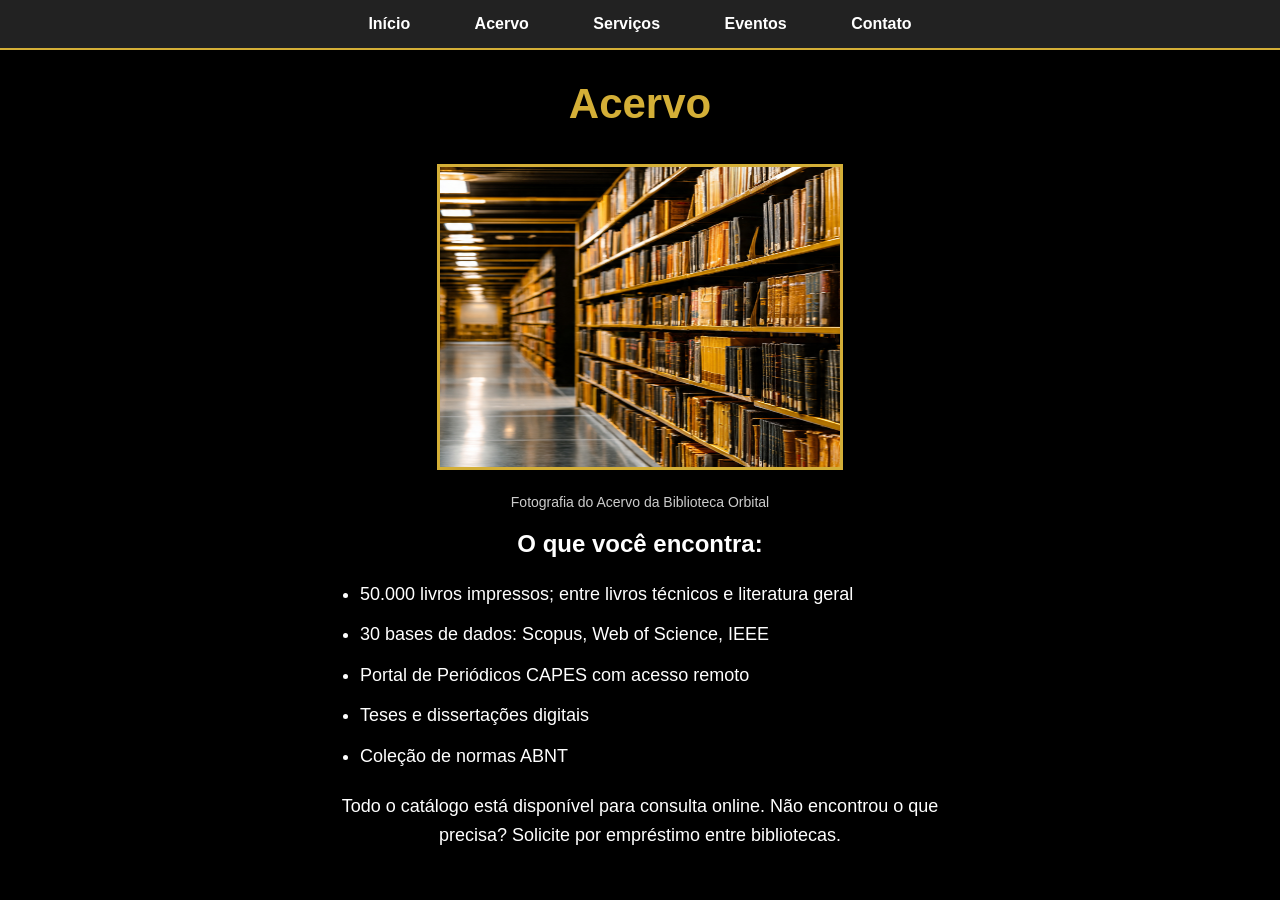
==== acervo.html @ cd9b3c74 "Versão Inicial" ====
<!DOCTYPE html>
<html  lang="pt-BR">
<head>
    <meta  charset= "UTF-8">
	
    <title>Biblioteca Orbital - Acervo</title>
    <style>
	    body {
		background: #000;
		color: #FFF; 
		font-family:Arial, sans-serif;
		margin: 0; 
		text-align: center;
	}
	h1 {
		color: #D4AF37;
		font-size: 42px;
		margin: 30px 0 10px 0;
	} 
		img {
		width: 80%; 
		max-width: 400px;
		border: 3px solid #D4AF37; 
		margin: 20px 0;
	}
	figcaption {
	    color: #cccccc;
		font-size: 14px;
		margin-bottom: 20px;
	}
	.menu{ 
	background: #222; 
	padding:  15px; 
	border-bottom: 2px solid  #D4AF37;
	} 
	
    .menu a {
		color: #FFF;
		text-decoration: none;
		margin: 0 8px;
		padding: 10px 22px; 
		font-weight: bold;
		font-size: 16px;
        border-radius: 5px;
		
	}	
	.menu a:hover { 
	   background: #000;
	   color: #D4AF37;
	}   
	.menu a ativo {
       background: #000;
	   color: #FFF;
	}   
    p  { 
		font-size: 18px;
		max-width: 600px; 
		margin: 20px auto; 
		padding: 0 20px; 
		line-height: 1.6;
	}
	
    ul { 
	    max-width: 600px;
	    margin: 20px auto; 
	    text-align: left; 
	    font-size: 18px;
	    line-height: 1.8;
	}
	    ul{
		max-width: 600px;
	    margin: 20px auto; 
	    text-align: left; 
	    font-size: 18px;
	    line-height: 1.8;
	   
	}
	
	li {
	    margin: 8px 0;
	}	
	
    table {
        width: 90%;
        max-width: 800px;
        margin: 30px auto;
        border-collapse: collapse;
        font-size: 16px;
    }
    
    th, td {
        border: 1px solid #D4AF37;
        padding: 12px;
        text-align: left;
    }
    
    th {
        background: #D4AF37;
        color: #000;
    }
    
    tr:nth-child(even) {
        background: #111;
    }
    
    .disponivel { color: #4CAF50; font-weight: bold; }
    .emprestado { color: #F44336; font-weight: bold; }
    
    @media (max-width: 480px) {
        h1 { font-size: 32px; }
        .menu a {
		margin: 5px 4px;
		padding: 8px 16px;
		font-size:14px;
	}	
        table { font-size: 14px; }
        th, td { padding: 8px 4px; }
    }
</style>
			
</head>
<body>
    <div class="menu">
        <a href="home.html">Início</a>
        <a href="acervo.html">Acervo</a>
        <a href="servicos.html">Serviços</a>
        <a href="eventos.html">Eventos</a>
        <a href="contato.html">Contato</a>
	</div>	

        
    <div class="conteúdo">
        <h1>Acervo</h1>
		
	<figure>
        <img src="img/acervo.jpg" alt="Estantes de livros do acervo"width="250" height="300" >
        <figcaption>Fotografia do Acervo da Biblioteca Orbital </figcaption>
	</figure>
		
	</div>	
		
        <h2>O que você encontra:</h2>
        <ul>
            <li>50.000 livros impressos; entre livros técnicos e literatura geral</li>
            <li>30 bases de dados: Scopus, Web of Science, IEEE</li>
            <li>Portal de Periódicos CAPES com acesso remoto</li>
            <li>Teses e dissertações digitais</li>
            <li>Coleção de normas ABNT</li>
        </ul>
        <p>Todo o catálogo está disponível para consulta online. Não encontrou o que precisa? Solicite por empréstimo entre bibliotecas.</p>
    
</body>
</html>
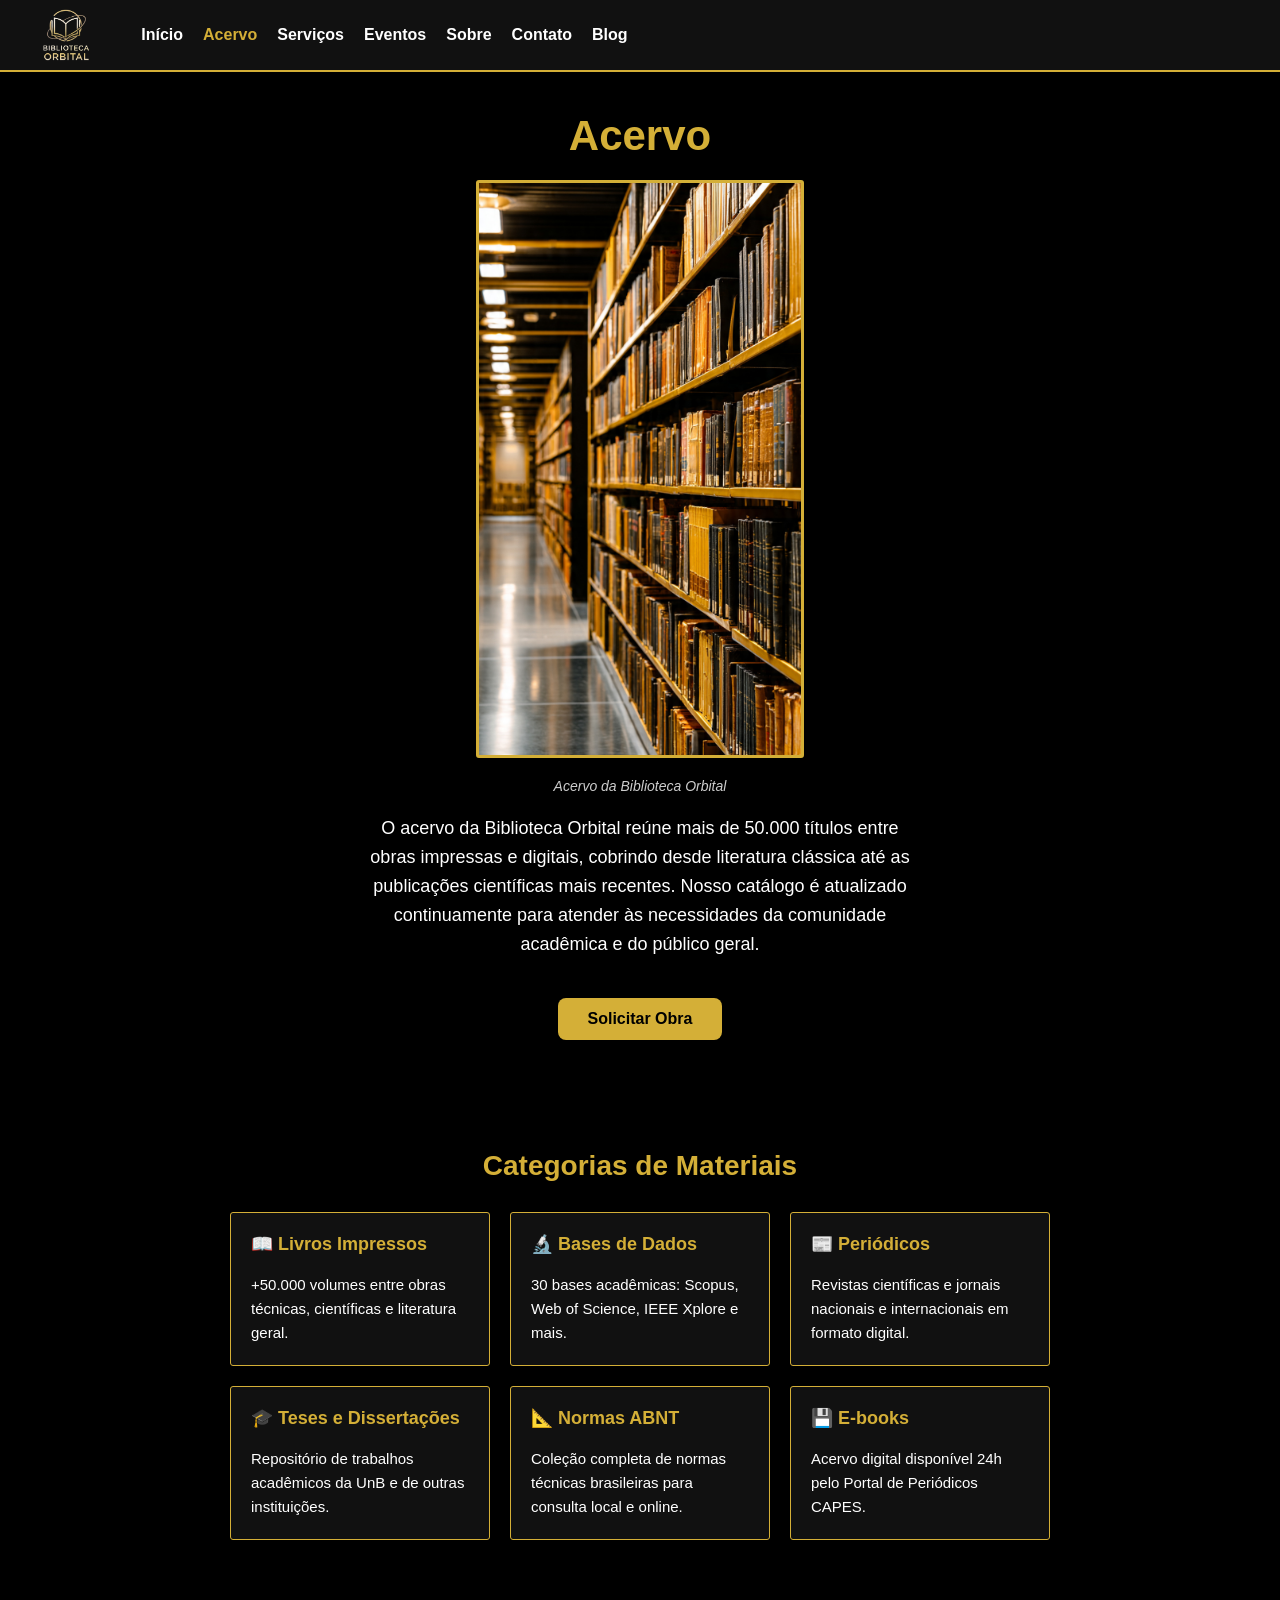
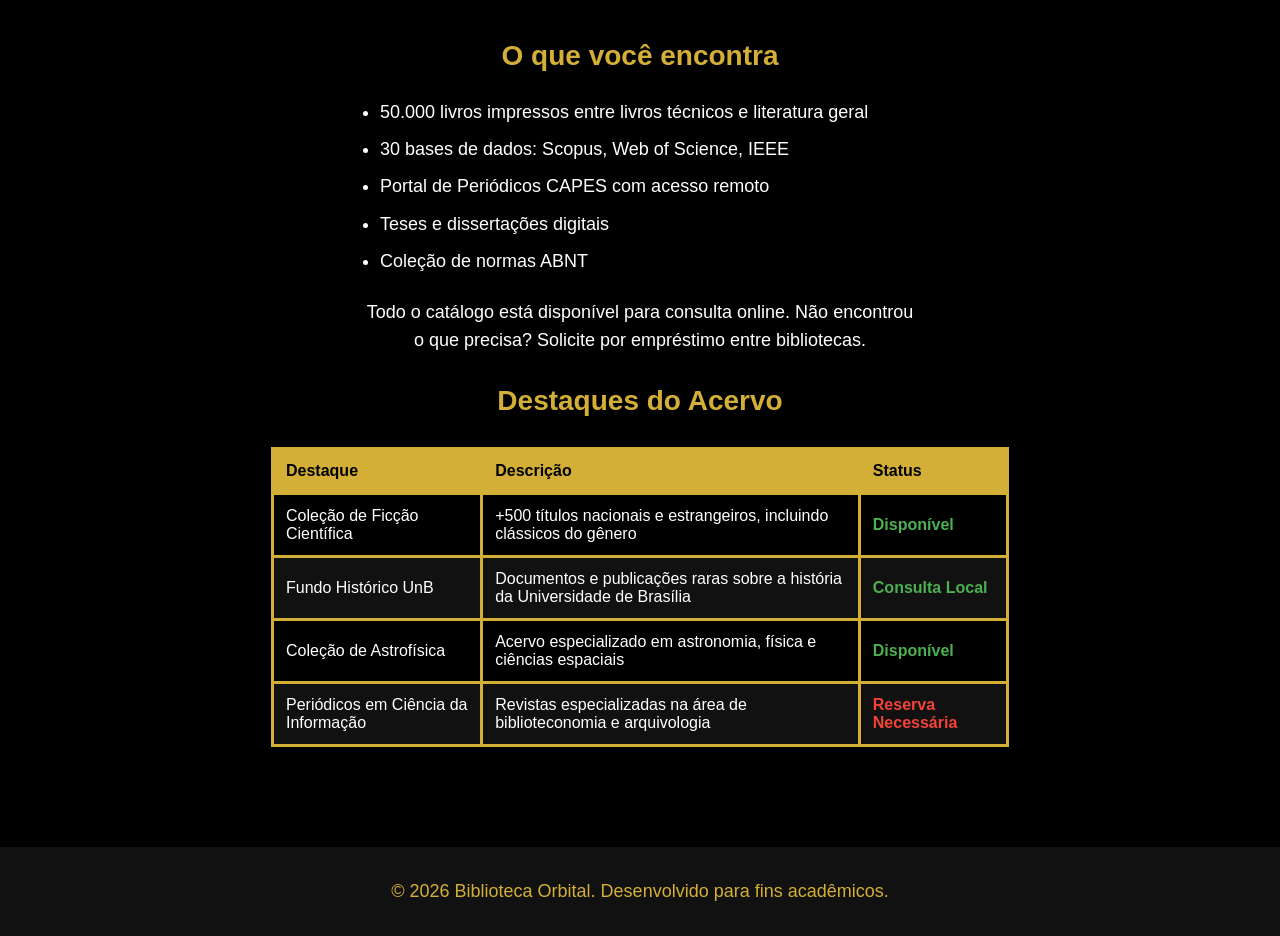
==== commit b7eda984: "Versão final do projeto" ====
--- a/acervo.html
+++ b/acervo.html
@@ -1,154 +1,128 @@
 <!DOCTYPE html>
-<html  lang="pt-BR">
+<html lang="pt-BR">
 <head>
-    <meta  charset= "UTF-8">
-	
+    <meta charset="UTF-8">
+    <meta name="viewport" content="width=device-width, initial-scale=1.0">
     <title>Biblioteca Orbital - Acervo</title>
-    <style>
-	    body {
-		background: #000;
-		color: #FFF; 
-		font-family:Arial, sans-serif;
-		margin: 0; 
-		text-align: center;
-	}
-	h1 {
-		color: #D4AF37;
-		font-size: 42px;
-		margin: 30px 0 10px 0;
-	} 
-		img {
-		width: 80%; 
-		max-width: 400px;
-		border: 3px solid #D4AF37; 
-		margin: 20px 0;
-	}
-	figcaption {
-	    color: #cccccc;
-		font-size: 14px;
-		margin-bottom: 20px;
-	}
-	.menu{ 
-	background: #222; 
-	padding:  15px; 
-	border-bottom: 2px solid  #D4AF37;
-	} 
-	
-    .menu a {
-		color: #FFF;
-		text-decoration: none;
-		margin: 0 8px;
-		padding: 10px 22px; 
-		font-weight: bold;
-		font-size: 16px;
-        border-radius: 5px;
-		
-	}	
-	.menu a:hover { 
-	   background: #000;
-	   color: #D4AF37;
-	}   
-	.menu a ativo {
-       background: #000;
-	   color: #FFF;
-	}   
-    p  { 
-		font-size: 18px;
-		max-width: 600px; 
-		margin: 20px auto; 
-		padding: 0 20px; 
-		line-height: 1.6;
-	}
-	
-    ul { 
-	    max-width: 600px;
-	    margin: 20px auto; 
-	    text-align: left; 
-	    font-size: 18px;
-	    line-height: 1.8;
-	}
-	    ul{
-		max-width: 600px;
-	    margin: 20px auto; 
-	    text-align: left; 
-	    font-size: 18px;
-	    line-height: 1.8;
-	   
-	}
-	
-	li {
-	    margin: 8px 0;
-	}	
-	
-    table {
-        width: 90%;
-        max-width: 800px;
-        margin: 30px auto;
-        border-collapse: collapse;
-        font-size: 16px;
-    }
-    
-    th, td {
-        border: 1px solid #D4AF37;
-        padding: 12px;
-        text-align: left;
-    }
-    
-    th {
-        background: #D4AF37;
-        color: #000;
-    }
-    
-    tr:nth-child(even) {
-        background: #111;
-    }
-    
-    .disponivel { color: #4CAF50; font-weight: bold; }
-    .emprestado { color: #F44336; font-weight: bold; }
-    
-    @media (max-width: 480px) {
-        h1 { font-size: 32px; }
-        .menu a {
-		margin: 5px 4px;
-		padding: 8px 16px;
-		font-size:14px;
-	}	
-        table { font-size: 14px; }
-        th, td { padding: 8px 4px; }
-    }
-</style>
-			
+    <link rel="stylesheet" href="css/style.css">
 </head>
 <body>
-    <div class="menu">
-        <a href="home.html">Início</a>
-        <a href="acervo.html">Acervo</a>
-        <a href="servicos.html">Serviços</a>
-        <a href="eventos.html">Eventos</a>
-        <a href="contato.html">Contato</a>
-	</div>	
 
-        
-    <div class="conteúdo">
-        <h1>Acervo</h1>
-		
-	<figure>
-        <img src="img/acervo.jpg" alt="Estantes de livros do acervo"width="250" height="300" >
-        <figcaption>Fotografia do Acervo da Biblioteca Orbital </figcaption>
-	</figure>
-		
-	</div>	
-		
-        <h2>O que você encontra:</h2>
-        <ul>
-            <li>50.000 livros impressos; entre livros técnicos e literatura geral</li>
-            <li>30 bases de dados: Scopus, Web of Science, IEEE</li>
-            <li>Portal de Periódicos CAPES com acesso remoto</li>
-            <li>Teses e dissertações digitais</li>
-            <li>Coleção de normas ABNT</li>
-        </ul>
-        <p>Todo o catálogo está disponível para consulta online. Não encontrou o que precisa? Solicite por empréstimo entre bibliotecas.</p>
-    
+    <header>
+        <a href="index.html" class="logo-link">
+            <img src="img/logo-orbital.png" alt="Logo Biblioteca Orbital">
+        </a>
+        <nav>
+            <ul>
+                <li><a href="index.html">Início</a></li>
+                <li><a href="acervo.html" class="ativo">Acervo</a></li>
+                <li><a href="servicos.html">Serviços</a></li>
+                <li><a href="eventos.html">Eventos</a></li>
+                <li><a href="sobre.html">Sobre</a></li>
+                <li><a href="contato.html">Contato</a></li>
+                <li><a href="index-blog.html">Blog</a></li>
+            </ul>
+        </nav>
+    </header>
+
+    <main>
+        <section class="conteudo">
+            <h1>Acervo</h1>
+
+            <!-- Imagem do acervo -->
+            <figure>
+                <img src="img/acervo.jpg" alt="Estantes de livros do acervo da Biblioteca Orbital">
+                <figcaption>Acervo da Biblioteca Orbital</figcaption>
+            </figure>
+
+            <!-- Descrição do acervo -->
+            <p>O acervo da Biblioteca Orbital reúne mais de 50.000 títulos entre obras impressas e digitais, cobrindo desde literatura clássica até as publicações científicas mais recentes. Nosso catálogo é atualizado continuamente para atender às necessidades da comunidade acadêmica e do público geral.</p>
+
+            <a href="contato.html" class="btn">Solicitar Obra</a>
+        </section>
+
+        <!-- Categorias de materiais -->
+        <section class="conteudo">
+            <h2>Categorias de Materiais</h2>
+            <div class="acervo-cards">
+                <div class="acervo-card">
+                    <h3>📖 Livros Impressos</h3>
+                    <p>+50.000 volumes entre obras técnicas, científicas e literatura geral.</p>
+                </div>
+                <div class="acervo-card">
+                    <h3>🔬 Bases de Dados</h3>
+                    <p>30 bases acadêmicas: Scopus, Web of Science, IEEE Xplore e mais.</p>
+                </div>
+                <div class="acervo-card">
+                    <h3>📰 Periódicos</h3>
+                    <p>Revistas científicas e jornais nacionais e internacionais em formato digital.</p>
+                </div>
+                <div class="acervo-card">
+                    <h3>🎓 Teses e Dissertações</h3>
+                    <p>Repositório de trabalhos acadêmicos da UnB e de outras instituições.</p>
+                </div>
+                <div class="acervo-card">
+                    <h3>📐 Normas ABNT</h3>
+                    <p>Coleção completa de normas técnicas brasileiras para consulta local e online.</p>
+                </div>
+                <div class="acervo-card">
+                    <h3>💾 E-books</h3>
+                    <p>Acervo digital disponível 24h pelo Portal de Periódicos CAPES.</p>
+                </div>
+            </div>
+        </section>
+
+        <!-- O que você encontra -->
+        <section class="conteudo">
+            <h2>O que você encontra</h2>
+            <ul>
+                <li>50.000 livros impressos entre livros técnicos e literatura geral</li>
+                <li>30 bases de dados: Scopus, Web of Science, IEEE</li>
+                <li>Portal de Periódicos CAPES com acesso remoto</li>
+                <li>Teses e dissertações digitais</li>
+                <li>Coleção de normas ABNT</li>
+            </ul>
+            <p>Todo o catálogo está disponível para consulta online. Não encontrou o que precisa? Solicite por empréstimo entre bibliotecas.</p>
+
+            <!-- Destaques do acervo -->
+            <h2>Destaques do Acervo</h2>
+            <table>
+                <thead>
+                    <tr>
+                        <th>Destaque</th>
+                        <th>Descrição</th>
+                        <th>Status</th>
+                    </tr>
+                </thead>
+                <tbody>
+                    <tr>
+                        <td>Coleção de Ficção Científica</td>
+                        <td>+500 títulos nacionais e estrangeiros, incluindo clássicos do gênero</td>
+                        <td class="disponivel">Disponível</td>
+                    </tr>
+                    <tr>
+                        <td>Fundo Histórico UnB</td>
+                        <td>Documentos e publicações raras sobre a história da Universidade de Brasília</td>
+                        <td class="disponivel">Consulta Local</td>
+                    </tr>
+                    <tr>
+                        <td>Coleção de Astrofísica</td>
+                        <td>Acervo especializado em astronomia, física e ciências espaciais</td>
+                        <td class="disponivel">Disponível</td>
+                    </tr>
+                    <tr>
+                        <td>Periódicos em Ciência da Informação</td>
+                        <td>Revistas especializadas na área de biblioteconomia e arquivologia</td>
+                        <td class="emprestado">Reserva Necessária</td>
+                    </tr>
+                </tbody>
+            </table>
+        </section>
+    </main>
+
+    <footer>
+        <p>&copy; 2026 Biblioteca Orbital. Desenvolvido para fins acadêmicos.</p>
+    </footer>
+
 </body>
 </html>
-
--- a/css/style.css
+++ b/css/style.css
@@ -0,0 +1,700 @@
+* {
+    box-sizing: border-box;
+}
+
+:root {
+    --preto: #000;
+    --preto-claro: #111;
+    --cinza: #E5E7EB;
+    --cinza-suave: #cccccc;
+    --dourado: #D4AF37;
+}
+
+body {
+    background: var(--preto);
+    color: #FFF;
+    font-family: Arial, sans-serif;
+    margin: 0;
+    padding: 0;
+    text-align: center;
+    min-height: 100vh;
+    display: flex;
+    flex-direction: column;
+}
+
+main {
+    flex: 1;
+}
+
+h1 {
+    color: var(--dourado);
+    font-size: 42px;
+    margin: 20px 0 10px 0;
+}
+
+h2,
+h3 {
+    color: var(--dourado);
+    font-size: 28px;
+    margin-top: 30px;
+}
+
+figure {
+    margin: 20px auto;
+    text-align: center;
+}
+
+img {
+    width: 40%;
+    border: 3px solid var(--dourado);
+    margin: 0 auto 20px auto;
+    border-radius: 3px;
+    display: block;
+}
+
+figcaption {
+    color: var(--cinza-suave);
+    font-size: 14px;
+    margin-bottom: 20px;
+    font-style: italic;
+}
+
+header {
+    background: var(--preto-claro);
+    border-bottom: 2px solid var(--dourado);
+    display: flex;
+    align-items: center;
+    padding: 0 20px;
+    position: sticky;
+    top: 0;
+    z-index: 100;
+    gap: 20px;
+}
+
+header .logo-link {
+    display: flex;
+    align-items: center;
+    flex-shrink: 0;
+    text-decoration: none;
+}
+
+header .logo-link img {
+    height: 60px;
+    width: auto;
+    max-width: none;
+    border: none;
+    border-radius: 0;
+    margin: 5px 0;
+}
+
+nav ul {
+    display: flex;
+    list-style: none;
+    margin: 0;
+    padding: 0;
+    flex-wrap: wrap;
+}
+
+nav ul li a {
+    color: #FFF;
+    text-decoration: none;
+    padding: 15px 10px;
+    font-weight: bold;
+    font-size: 16px;
+    display: inline-block;
+    transition: all 0.2s ease;
+}
+
+nav ul li a:hover,
+nav ul li a.ativo,
+nav ul li a.active {
+    color: var(--dourado);
+}
+
+p {
+    font-size: 18px;
+    max-width: 600px;
+    margin: 20px auto;
+    padding: 0 20px;
+    line-height: 1.6;
+}
+
+ul,
+ol {
+    max-width: 600px;
+    margin: 20px auto;
+    text-align: left;
+    font-size: 18px;
+    line-height: 1.8;
+}
+
+li {
+    margin: 5px 0;
+}
+
+table {
+    width: 90%;
+    max-width: 800px;
+    margin: 30px auto;
+    border-collapse: collapse;
+    font-size: 16px;
+}
+
+th,
+td {
+    border: 3px solid var(--dourado);
+    padding: 12px;
+    text-align: left;
+}
+
+th {
+    background: var(--dourado);
+    color: #000;
+}
+
+tr:nth-child(even) {
+    background: var(--preto-claro);
+}
+
+.disponivel {
+    color: #4CAF50;
+    font-weight: bold;
+}
+
+.emprestado {
+    color: #F44336;
+    font-weight: bold;
+}
+
+.btn {
+    display: inline-block;
+    background: var(--dourado);
+    color: #000;
+    padding: 12px 30px;
+    text-decoration: none;
+    font-weight: bold;
+    border-radius: 8px;
+    margin: 20px 0 40px 0;
+    transition: filter 0.2s;
+}
+
+.btn:hover {
+    filter: brightness(1.1);
+}
+
+.conteudo,
+.conteúdo,
+.texto {
+    padding: 20px;
+    max-width: 860px;
+    margin: 0 auto;
+    text-align: center;
+}
+
+.texto {
+    text-align: left;
+}
+
+.texto p {
+    text-align: left;
+}
+
+.hero-busca {
+    min-height: 58vh;
+    display: flex;
+    align-items: center;
+    justify-content: center;
+    text-align: center;
+    padding: 4rem 1rem;
+    background:
+        linear-gradient(rgba(0, 0, 0, 0.78), rgba(0, 0, 0, 0.9)),
+        radial-gradient(circle at top, rgba(212, 175, 55, 0.22), transparent 45%);
+    border-bottom: 2px solid var(--dourado);
+}
+
+.hero-conteudo {
+    width: 100%;
+    max-width: 1100px;
+}
+
+.hero-conteudo h1 {
+    font-size: clamp(2.2rem, 5vw, 3.8rem);
+    color: var(--dourado);
+    margin-bottom: 1rem;
+}
+
+.hero-conteudo p {
+    max-width: 760px;
+    font-size: 1.1rem;
+    margin-bottom: 2rem;
+    color: var(--cinza);
+}
+
+.busca-avancada {
+    width: 100%;
+}
+
+.busca-wrapper {
+    display: flex;
+    align-items: stretch;
+    width: 100%;
+    max-width: 920px;
+    margin: 0 auto;
+    background: #171717;
+    border: 2px solid var(--dourado);
+    border-radius: 12px;
+    overflow: hidden;
+    transition: box-shadow 0.3s ease;
+}
+
+.busca-wrapper:focus-within {
+    box-shadow: 0 0 0 4px rgba(212, 175, 55, 0.2);
+}
+
+.busca-filtro {
+    min-width: 180px;
+    padding: 1rem;
+    background: #1f1f1f;
+    color: var(--dourado);
+    border: none;
+    border-right: 1px solid #333;
+    font-size: 1rem;
+    cursor: pointer;
+    outline: none;
+}
+
+.busca-input {
+    flex: 1;
+    min-width: 0;
+    padding: 1rem 1.2rem;
+    background: #171717;
+    color: var(--cinza);
+    border: none;
+    font-size: 1rem;
+    outline: none;
+}
+
+.busca-input::placeholder {
+    color: #777;
+}
+
+.busca-btn {
+    padding: 1rem 1.8rem;
+    background: var(--dourado);
+    color: #000;
+    border: none;
+    font-weight: bold;
+    font-size: 1rem;
+    cursor: pointer;
+    transition: filter 0.2s ease;
+}
+
+.busca-btn:hover {
+    filter: brightness(1.15);
+}
+
+.servicos-table {
+    width: 90%;
+    max-width: 800px;
+    margin: 30px auto;
+    border-collapse: collapse;
+    font-size: 16px;
+}
+
+.servicos-table th {
+    background: var(--dourado);
+    color: #000;
+    padding: 12px;
+    text-align: left;
+    border: 1px solid var(--dourado);
+}
+
+.servicos-table td {
+    border: 1px solid var(--dourado);
+    padding: 12px;
+    text-align: left;
+}
+
+.servicos-table tr:nth-child(even) {
+    background: var(--preto-claro);
+}
+
+.acervo-cards {
+    display: flex;
+    flex-wrap: wrap;
+    gap: 20px;
+    justify-content: center;
+    margin: 30px auto;
+    max-width: 860px;
+}
+
+.acervo-card {
+    background: var(--preto-claro);
+    border: 1px solid var(--dourado);
+    border-radius: 3px;
+    padding: 20px;
+    flex: 1;
+    min-width: 220px;
+    max-width: 260px;
+    text-align: left;
+}
+
+.acervo-card h3 {
+    font-size: 18px;
+    margin-top: 0;
+}
+
+.acervo-card p {
+    font-size: 15px;
+    margin: 8px 0 0 0;
+    padding: 0;
+    max-width: 100%;
+}
+
+.contato-info {
+    background: var(--preto-claro);
+    border: 1px solid var(--dourado);
+    border-radius: 5px;
+    padding: 30px;
+    margin: 30px auto;
+    text-align: left;
+}
+
+.contato-info p {
+    margin: 12px 0;
+}
+
+.contato-info strong {
+    color: var(--dourado);
+}
+
+.contato-wrapper {
+    display: flex;
+    align-items: stretch;
+    justify-content: space-between;
+    gap: 40px;
+    margin: 40px auto;
+    flex-wrap: wrap;
+    max-width: 800px;
+    text-align: left;
+}
+
+.contato-wrapper .contato-info {
+    margin: 0;
+    flex: 1;
+    min-width: 300px;
+}
+
+.contato-wrapper .contato-imagem {
+    flex: 1;
+    min-width: 280px;
+    display: flex;
+    flex-direction: column;
+    align-items: center;
+    justify-content: flex-start;
+}
+
+.contato-wrapper .contato-imagem img {
+    width: 100%;
+    max-width: 100%;
+    height: auto;
+    border: 5px solid var(--dourado);
+    border-radius: 8px;
+    margin: 0;
+}
+
+.form-contato {
+    background: var(--preto-claro);
+    border: 3px solid var(--dourado);
+    border-radius: 8px;
+    padding: 30px;
+    max-width: 600px;
+    margin: 30px auto;
+    text-align: left;
+}
+
+.form-contato h2 {
+    margin-top: 0;
+}
+
+.form-contato label {
+    display: block;
+    color: var(--dourado);
+    font-weight: bold;
+    margin-bottom: 6px;
+    margin-top: 16px;
+    font-size: 15px;
+}
+
+.form-contato input,
+.form-contato textarea,
+.form-contato select {
+    width: 100%;
+    padding: 10px 14px;
+    border: 3px solid var(--dourado);
+    border-radius: 8px;
+    background: #000;
+    color: #FFF;
+    font-size: 15px;
+    font-family: Arial, sans-serif;
+}
+
+.form-contato textarea {
+    resize: vertical;
+    min-height: 120px;
+}
+
+.form-contato button {
+    margin-top: 20px;
+}
+
+.index-images {
+    display: grid;
+    grid-template-columns: repeat(2, minmax(0, 1fr));
+    gap: 20px;
+    margin-bottom: 30px;
+}
+
+.index-images figure {
+    margin: 0;
+    width: 100%;
+}
+
+.index-images figure img {
+    width: 100%;
+    max-width: 100%;
+    height: 260px;
+    object-fit: cover;
+}
+
+.destaques {
+    display: flex;
+    flex-wrap: wrap;
+    gap: 20px;
+    justify-content: center;
+    margin: 30px auto;
+    max-width: 860px;
+}
+
+.destaque-card {
+    background: var(--preto-claro);
+    border: 3px solid var(--dourado);
+    border-radius: 3px;
+    padding: 24px 20px;
+    flex: 1;
+    min-width: 200px;
+    max-width: 240px;
+    text-align: center;
+}
+
+.destaque-card h3 {
+    font-size: 18px;
+    margin: 0 0 10px 0;
+}
+
+.destaque-card p {
+    font-size: 14px;
+    color: var(--cinza-suave);
+    margin: 0;
+    padding: 0;
+    max-width: 100%;
+}
+
+.galeria-sobre {
+    display: flex;
+    flex-wrap: wrap;
+    justify-content: center;
+    gap: 20px;
+    margin: 30px 0;
+}
+
+.galeria-sobre figure {
+    margin: 0;
+    max-width: 350px;
+}
+
+.galeria-sobre img {
+    width: 100%;
+    max-width: 100%;
+    border-radius: 8px;
+}
+
+.container {
+    max-width: 1200px;
+    margin: 50px auto;
+    padding: 0 20px;
+}
+
+.posts-grid {
+    display: grid;
+    grid-template-columns: repeat(auto-fit, minmax(280px, 1fr));
+    gap: 30px;
+}
+
+.post-card {
+    background-color: var(--preto-claro);
+    border: 1px solid var(--dourado);
+    border-radius: 8px;
+    overflow: hidden;
+    box-shadow: 0 4px 15px rgba(0, 0, 0, 0.3);
+    transition: transform 0.3s, box-shadow 0.3s;
+    display: flex;
+    flex-direction: column;
+}
+
+.post-card:hover {
+    transform: translateY(-5px);
+    box-shadow: 0 8px 25px rgba(212, 175, 55, 0.2);
+}
+
+.post-img {
+    height: 200px;
+    background-size: cover;
+    background-position: center;
+    flex-shrink: 0;
+}
+
+.post-content {
+    padding: 20px;
+    text-align: left;
+    flex: 1;
+    display: flex;
+    flex-direction: column;
+    overflow: hidden;
+}
+
+.post-content .category {
+    font-size: 12px;
+    text-transform: uppercase;
+    color: var(--dourado);
+    font-weight: bold;
+    letter-spacing: 1px;
+}
+
+.post-content h2 {
+    font-size: 20px;
+    margin: 10px 0;
+    color: var(--dourado);
+    word-break: break-word;
+    overflow-wrap: break-word;
+}
+
+.post-content p {
+    font-size: 15px;
+    color: var(--cinza-suave);
+    line-height: 1.6;
+    margin-bottom: 15px;
+    overflow-wrap: break-word;
+    word-break: break-word;
+    flex: 1;
+    max-width: 100%;
+    padding: 0;
+}
+
+.post-content .read-more {
+    color: var(--dourado);
+    text-decoration: none;
+    font-weight: bold;
+    font-size: 14px;
+    transition: color 0.2s;
+    margin-top: auto;
+}
+
+.post-content .read-more:hover {
+    color: #FFF;
+}
+
+footer,
+#footer {
+    background-color: var(--preto-claro);
+    color: var(--dourado);
+    text-align: center;
+    padding: 30px 20px;
+    margin-top: 50px;
+    font-size: 14px;
+}
+
+footer p,
+#footer p {
+    margin: 0;
+    max-width: 100%;
+}
+
+.redes-sociais {
+    display: flex;
+    justify-content: center;
+    gap: 20px;
+}
+
+.redes-sociais a {
+    color: var(--cinza);
+    font-size: 24px;
+    transition: color 0.3s ease, transform 0.3s ease;
+}
+
+.redes-sociais a:hover {
+    color: var(--dourado);
+    transform: translateY(-3px) scale(1.1);
+}
+
+@media (max-width: 768px) {
+    .busca-wrapper {
+        flex-direction: column;
+    }
+
+    .busca-filtro {
+        width: 100%;
+        border-right: none;
+        border-bottom: 1px solid #333;
+    }
+
+    .busca-btn {
+        width: 100%;
+    }
+}
+
+@media (max-width: 600px) {
+    h1 {
+        font-size: 28px;
+    }
+
+    h2,
+    h3 {
+        font-size: 22px;
+    }
+
+    nav ul li a {
+        padding: 14px 10px;
+        font-size: 14px;
+    }
+
+    table {
+        font-size: 13px;
+    }
+
+    th,
+    td {
+        padding: 8px 6px;
+    }
+
+    img {
+        width: 95%;
+    }
+
+    p {
+        font-size: 16px;
+    }
+
+    .contato-wrapper {
+        flex-direction: column;
+    }
+
+    .index-images {
+        grid-template-columns: 1fr;
+    }
+
+    .acervo-card,
+    .destaque-card {
+        max-width: 100%;
+    }
+}
